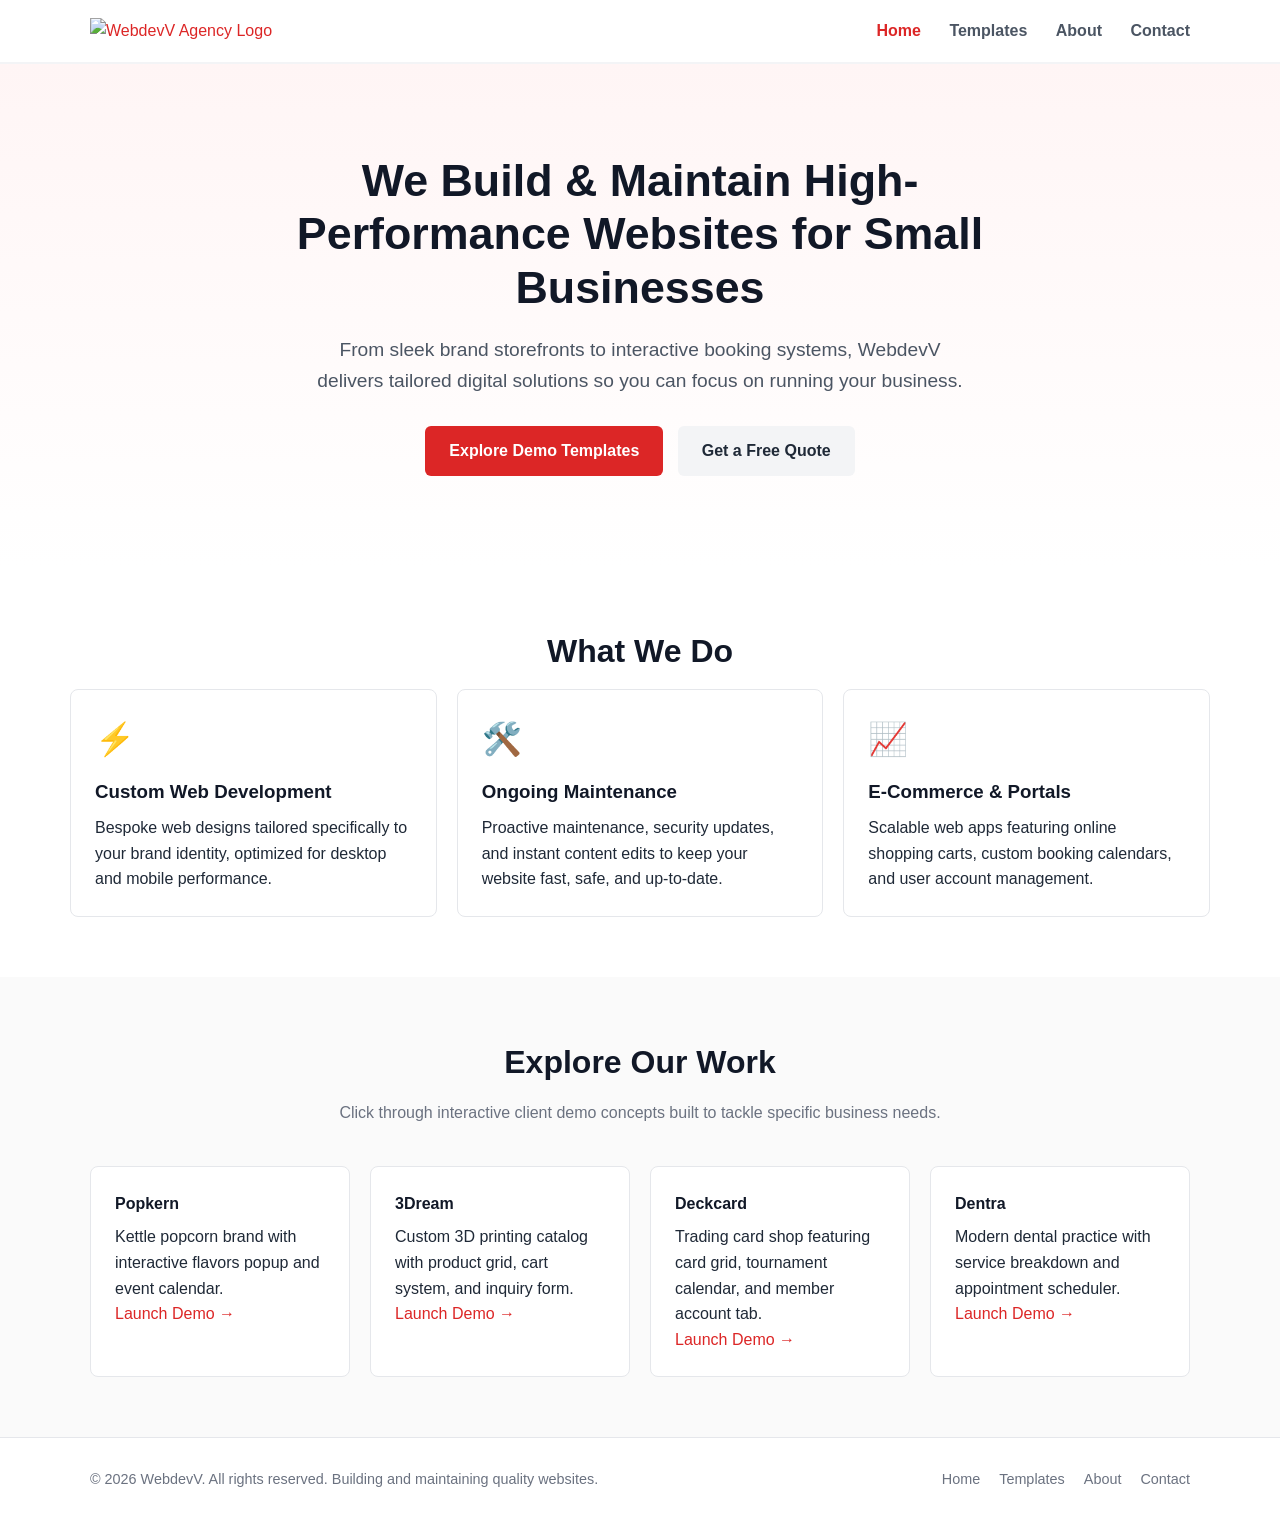
==== index.html @ ea774556 "Upload initial files. Add initial files." ====
<!DOCTYPE html>
<html lang="en">
<head>
  <meta charset="UTF-8">
  <meta name="viewport" content="width=device-width, initial-scale=1.0">
  <title>WebdevV | Custom Website Development & Maintenance</title>
  <link rel="stylesheet" href="styles.css">
</head>
<body class="main-site">

  <!-- Header / Navigation -->
  <header class="main-header">
    <div class="container nav-container">
      <a href="index.html" class="logo-link">
        <img src="" alt="WebdevV Agency Logo" class="agency-logo-img">
      </a>
      <nav class="main-nav">
        <a href="index.html" class="active">Home</a>
        <a href="templates.html">Templates</a>
        <a href="about.html">About</a>
        <a href="contact.html">Contact</a>
      </nav>
    </div>
  </header>

  <!-- Hero Section -->
  <section class="hero-section">
    <div class="container hero-content">
      <h1>We Build & Maintain High-Performance Websites for Small Businesses</h1>
      <p>From sleek brand storefronts to interactive booking systems, WebdevV delivers tailored digital solutions so you can focus on running your business.</p>
      <div class="hero-actions">
        <a href="templates.html" class="btn btn-primary">Explore Demo Templates</a>
        <a href="contact.html" class="btn btn-secondary">Get a Free Quote</a>
      </div>
    </div>
  </section>

  <!-- Services Grid -->
  <section class="section container">
    <h2 class="section-title">What We Do</h2>
    <div class="grid grid-3">
      <div class="card">
        <div class="card-icon">⚡</div>
        <h3>Custom Web Development</h3>
        <p>Bespoke web designs tailored specifically to your brand identity, optimized for desktop and mobile performance.</p>
      </div>
      <div class="card">
        <div class="card-icon">🛠️</div>
        <h3>Ongoing Maintenance</h3>
        <p>Proactive maintenance, security updates, and instant content edits to keep your website fast, safe, and up-to-date.</p>
      </div>
      <div class="card">
        <div class="card-icon">📈</div>
        <h3>E-Commerce & Portals</h3>
        <p>Scalable web apps featuring online shopping carts, custom booking calendars, and user account management.</p>
      </div>
    </div>
  </section>

  <!-- Featured Work Teaser -->
  <section class="section section-alt">
    <div class="container">
      <h2 class="section-title">Explore Our Work</h2>
      <p class="section-subtitle">Click through interactive client demo concepts built to tackle specific business needs.</p>
      <div class="grid grid-4">
        <div class="card demo-preview-card">
          <h4>Popkern</h4>
          <p>Kettle popcorn brand with interactive flavors popup and event calendar.</p>
          <a href="templates.html?demo=popkern" class="link-btn">Launch Demo &rarr;</a>
        </div>
        <div class="card demo-preview-card">
          <h4>3Dream</h4>
          <p>Custom 3D printing catalog with product grid, cart system, and inquiry form.</p>
          <a href="templates.html?demo=threedream" class="link-btn">Launch Demo &rarr;</a>
        </div>
        <div class="card demo-preview-card">
          <h4>Deckcard</h4>
          <p>Trading card shop featuring card grid, tournament calendar, and member account tab.</p>
          <a href="templates.html?demo=deckcard" class="link-btn">Launch Demo &rarr;</a>
        </div>
        <div class="card demo-preview-card">
          <h4>Dentra</h4>
          <p>Modern dental practice with service breakdown and appointment scheduler.</p>
          <a href="templates.html?demo=dentra" class="link-btn">Launch Demo &rarr;</a>
        </div>
      </div>
    </div>
  </section>

  <!-- Footer -->
  <footer class="main-footer">
    <div class="container footer-content">
      <p>&copy; 2026 WebdevV. All rights reserved. Building and maintaining quality websites.</p>
      <div class="footer-links">
        <a href="index.html">Home</a>
        <a href="templates.html">Templates</a>
        <a href="about.html">About</a>
        <a href="contact.html">Contact</a>
      </div>
    </div>
  </footer>

  <script src="app.js"></script>
</body>
</html>
---- styles.css ----
/* Reset & General Setup */
* {
  box-sizing: border-box;
  margin: 0;
  padding: 0;
}

body {
  font-family: -apple-system, BlinkMacSystemFont, "Segoe UI", Roboto, Helvetica, Arial, sans-serif;
  color: #1F2937;
  background-color: #FFFFFF;
  line-height: 1.6;
}

.container {
  max-width: 1140px;
  margin: 0 auto;
  padding: 0 20px;
}

/* Typography & Links */
h1, h2, h3, h4 {
  color: #111827;
  margin-bottom: 0.5rem;
}

a {
  color: #DC2626;
  text-decoration: none;
}

/* WebdevV Branding (White & Red Theme) */
.main-header {
  background-color: #FFFFFF;
  border-bottom: 2px solid #F3F4F6;
  padding: 18px 0;
  position: sticky;
  top: 0;
  z-index: 100;
}

.nav-container {
  display: flex;
  justify-content: space-between;
  align-items: center;
}

.logo {
  font-size: 1.8rem;
  font-weight: 800;
  color: #111827;
  letter-spacing: -0.5px;
}

.logo span {
  color: #DC2626;
}

.main-nav a {
  color: #4B5563;
  margin-left: 24px;
  font-weight: 600;
  transition: color 0.2s;
}

.main-nav a:hover,
.main-nav a.active {
  color: #DC2626;
}

/* Buttons */
.btn {
  display: inline-block;
  padding: 12px 24px;
  border-radius: 6px;
  font-weight: 600;
  cursor: pointer;
  border: none;
  transition: background 0.2s;
}

.btn-primary {
  background-color: #DC2626;
  color: #FFFFFF;
}

.btn-primary:hover {
  background-color: #B91C1C;
}

.btn-secondary {
  background-color: #F3F4F6;
  color: #1F2937;
  margin-left: 10px;
}

.btn-secondary:hover {
  background-color: #E5E7EB;
}

/* Sections & Cards */
.section {
  padding: 60px 0;
}

.section-alt {
  background-color: #FAFAFA;
}

.section-title {
  font-size: 2rem;
  text-align: center;
  margin-bottom: 12px;
}

.section-subtitle {
  text-align: center;
  color: #6B7280;
  margin-bottom: 40px;
}

.grid {
  display: grid;
  gap: 20px;
}

.grid-2 { grid-template-columns: repeat(auto-fit, minmax(300px, 1fr)); }
.grid-3 { grid-template-columns: repeat(auto-fit, minmax(260px, 1fr)); }
.grid-4 { grid-template-columns: repeat(4, 1fr); }
.grid-5 { grid-template-columns: repeat(5, 1fr); }

@media (max-width: 900px) {
  .grid-4, .grid-5 { grid-template-columns: repeat(2, 1fr); }
}

@media (max-width: 550px) {
  .grid-4, .grid-5 { grid-template-columns: 1fr; }
}

.card {
  background: #FFFFFF;
  padding: 24px;
  border-radius: 8px;
  border: 1px solid #E5E7EB;
}

.card-icon {
  font-size: 2rem;
  margin-bottom: 12px;
}

.hero-section {
  padding: 90px 0;
  text-align: center;
  background: linear-gradient(180deg, #FFF5F5 0%, #FFFFFF 100%);
}

.hero-content h1 {
  font-size: 2.8rem;
  max-width: 800px;
  margin: 0 auto 20px;
  line-height: 1.2;
}

.hero-content p {
  font-size: 1.2rem;
  color: #4B5563;
  max-width: 650px;
  margin: 0 auto 30px;
}

.agency-form label {
  display: block;
  font-weight: 600;
  margin: 12px 0 4px;
}

.agency-form input,
.agency-form textarea {
  width: 100%;
  padding: 10px;
  border: 1px solid #D1D5DB;
  border-radius: 6px;
}

/* Main Footer */
.main-footer {
  border-top: 1px solid #E5E7EB;
  padding: 30px 0;
  background-color: #FFFFFF;
}

.footer-content {
  display: flex;
  justify-content: space-between;
  align-items: center;
  color: #6B7280;
  font-size: 0.9rem;
}

.footer-links a {
  margin-left: 15px;
  color: #6B7280;
}

/* DEMO SWITCHER BAR */
.demo-switcher-bar {
  background-color: #111827;
  color: #FFFFFF;
  padding: 12px 0;
  position: sticky;
  top: 67px;
  z-index: 90;
}

.demo-switcher-container {
  display: flex;
  align-items: center;
  gap: 12px;
  flex-wrap: wrap;
}

.switcher-label {
  font-size: 0.85rem;
  font-weight: 700;
  text-transform: uppercase;
  color: #9CA3AF;
}

.demo-btn {
  background: #1F2937;
  color: #D1D5DB;
  border: 1px solid #374151;
  padding: 6px 14px;
  border-radius: 20px;
  cursor: pointer;
  font-size: 0.85rem;
  font-weight: 600;
}

.demo-btn.active, .demo-btn:hover {
  background-color: #DC2626;
  color: #FFFFFF;
  border-color: #DC2626;
}

/* DEMO CONTAINER COMMON STYLES */
.demo-wrapper {
  display: none;
  min-height: 600px;
  padding: 30px;
  margin: 20px auto;
  max-width: 1100px;
  border-radius: 12px;
  box-shadow: 0 10px 25px rgba(0,0,0,0.08);
}

.demo-wrapper.active-demo {
  display: block;
}

.demo-header {
  display: flex;
  justify-content: space-between;
  align-items: center;
  padding-bottom: 16px;
  margin-bottom: 24px;
  border-bottom: 2px solid rgba(0,0,0,0.08);
}

.demo-brand {
  font-size: 1.5rem;
  font-weight: 800;
}

.demo-nav a {
  margin-left: 15px;
  font-weight: 600;
}

.popkern-page, .td-page, .dc-page, .dt-page {
  display: none;
}

.active-subpage {
  display: block;
}

/* DEMO 1: POPKERN THEME (Warm Popcorn Yellow) */
.popkern-theme {
  background-color: #FFFDF0;
  color: #4A3B2C;
  border: 2px solid #FCE38A;
}

.popkern-theme .demo-brand,
.popkern-theme a { color: #D97706; }

/* Centered Popkern Hero and Banner Elements */
.popkern-hero {
  text-align: center;
  padding: 40px 20px;
  margin-bottom: 20px;
}

.next-event-banner {
  text-align: center;
  background: #FEF3C7;
  border: 1px solid #FDE68A;
  padding: 20px;
  border-radius: 8px;
  margin-top: 25px;
}

.pk-custom-header {
  display: flex;
  align-items: center;
  justify-content: space-between;
  position: relative;
}

.pk-header-spacer {
  width: 100px;
}

.pk-centered-logo {
  text-align: center;
  flex: 1;
}

.pk-dropdown {
  position: relative;
  display: inline-block;
}

.pk-dropdown-btn {
  background-color: #FEF3C7;
  color: #D97706;
  border: 1px solid #FDE68A;
  padding: 8px 16px;
  font-size: 0.95rem;
  font-weight: 700;
  border-radius: 20px;
  cursor: pointer;
  display: flex;
  align-items: center;
  gap: 8px;
  transition: all 0.2s ease-in-out;
}

.pk-dropdown-btn:hover {
  background-color: #FDE68A;
  color: #B45309;
}

.pk-menu-icon-img {
  width: 20px;
  height: 20px;
  object-fit: contain;
  font-size: 0.85rem;
  display: inline-block;
  line-height: 20px;
}

.pk-dropdown-content {
  display: none;
  position: absolute;
  right: 0;
  top: 115%;
  background-color: #FFFDF0;
  min-width: 160px;
  box-shadow: 0px 8px 18px rgba(0,0,0,0.12);
  border: 1px solid #FDE68A;
  border-radius: 12px;
  z-index: 200;
  overflow: hidden;
}

.pk-dropdown-content.show {
  display: block;
}

.pk-dropdown-content a {
  color: #D97706;
  padding: 12px 16px;
  text-decoration: none;
  display: block;
  font-size: 0.9rem;
  font-weight: 600;
  border-bottom: 1px solid #FDE68A;
  transition: background 0.2s;
}

.pk-dropdown-content a:last-child {
  border-bottom: none;
}

.pk-dropdown-content a:hover,
.pk-dropdown-content a.active {
  background-color: #FEF3C7;
  color: #B45309;
}

.slideshow-container {
  position: relative;
  background: #FEF3C7;
  border-radius: 8px;
  padding: 40px;
  text-align: center;
  margin: 20px 0;
}

.slide-content {
  font-size: 1.4rem;
  font-weight: 700;
}

.slide-dots {
  margin-top: 15px;
}

.dot {
  display: inline-block;
  width: 10px;
  height: 10px;
  background: #FDE68A;
  border-radius: 50%;
  margin: 0 4px;
}

.dot.active { background: #D97706; }

.slideshow-btn {
  position: absolute;
  top: 50%;
  transform: translateY(-50%);
  background-color: rgba(217, 119, 6, 0.2);
  color: #D97706;
  border: none;
  font-size: 1.5rem;
  padding: 10px 15px;
  cursor: pointer;
  border-radius: 50%;
  transition: background 0.2s, color 0.2s;
  z-index: 10;
}

.slideshow-btn:hover {
  background-color: #D97706;
  color: #FFFFFF;
}

.prev-btn { left: 15px; }
.next-btn { right: 15px; }

/* POPKERN MODAL SPEC */
.frosted-modal-overlay {
  position: fixed;
  top: 0;
  left: 0;
  width: 100vw;
  height: 100vh;
  background: rgba(0, 0, 0, 0.4);
  backdrop-filter: blur(8px);
  -webkit-backdrop-filter: blur(8px);
  display: flex;
  justify-content: center;
  align-items: center;
  z-index: 1000;
}

.frosted-modal-overlay.hidden {
  display: none;
}

.popkern-modal-box {
  width: 80%;
  height: 30%;
  background: #FFFFFF;
  border-radius: 12px;
  display: flex;
  align-items: center;
  padding: 20px;
  box-shadow: 0 20px 40px rgba(0,0,0,0.3);
  box-sizing: border-box;
}

.pk-modal-left {
  width: 20%;
  height: 100%;
  background: #FEF3C7;
  display: flex;
  align-items: center;
  justify-content: center;
  font-weight: 700;
  border-radius: 8px;
  margin-right: 15px;
  color: #D97706;
}

.pk-modal-middle {
  width: 70%;
  padding-right: 15px;
}

.pk-modal-right {
  width: 10%;
  text-align: right;
}

.close-x-btn {
  background: none;
  border: none;
  font-size: 2rem;
  cursor: pointer;
  color: #4B5563;
}

/* DEMO 2: 3DREAM THEME */
.threedream-theme {
  background-color: #0F172A;
  color: #E2E8F0;
}

.threedream-theme .demo-brand,
.threedream-theme a { color: #38BDF8; }
.threedream-theme h1, .threedream-theme h2, .threedream-theme h3 { color: #F8FAFC; }

.td-custom-header {
  display: flex;
  align-items: center;
  justify-content: space-between;
  gap: 15px;
  position: relative;
}

.td-search-container {
  display: flex;
  align-items: center;
  flex: 1;
  max-width: 450px;
  margin: 0 20px;
}

.td-search-input {
  width: 100%;
  padding: 8px 14px;
  background-color: #1E293B;
  color: #F8FAFC;
  border: 1px solid #334155;
  border-radius: 6px 0 0 6px;
  outline: none;
  font-size: 0.9rem;
}

.td-search-input::placeholder { color: #64748B; }
.td-search-input:focus { border-color: #38BDF8; }

.td-search-btn {
  background-color: #38BDF8;
  color: #0F172A;
  border: none;
  padding: 8px 14px;
  border-radius: 0 6px 6px 0;
  cursor: pointer;
  font-weight: bold;
}

.td-search-btn:hover { background-color: #0284C7; }

.td-dropdown {
  position: relative;
  display: inline-block;
}

.td-dropdown-btn {
  background-color: #1E293B;
  color: #38BDF8;
  border: 1px solid #334155;
  padding: 8px 16px;
  font-size: 0.9rem;
  font-weight: 600;
  border-radius: 6px;
  cursor: pointer;
  transition: all 0.2s;
}

.td-dropdown-btn:hover { background-color: #334155; }

.td-dropdown-content {
  display: none;
  position: absolute;
  right: 0;
  top: 110%;
  background-color: #1E293B;
  min-width: 200px;
  box-shadow: 0px 8px 16px rgba(0,0,0,0.4);
  border: 1px solid #334155;
  border-radius: 8px;
  z-index: 200;
  overflow: hidden;
}

.td-dropdown-content.show { display: block; }

.td-dropdown-content a {
  color: #E2E8F0;
  padding: 12px 16px;
  text-decoration: none;
  display: block;
  font-size: 0.9rem;
  border-bottom: 1px solid #334155;
  transition: background 0.2s;
}

.td-dropdown-content a:last-child { border-bottom: none; }

.td-dropdown-content a:hover,
.td-dropdown-content a.active {
  background-color: #334155;
  color: #38BDF8;
}

.td-card {
  background: #1E293B;
  padding: 16px;
  border-radius: 8px;
  border: 1px solid #334155;
  text-align: center;
}

.item-img-alt {
  height: 120px;
  background: #334155;
  display: flex;
  align-items: center;
  justify-content: center;
  font-weight: bold;
  border-radius: 6px;
  margin-bottom: 10px;
  color: #94A3B8;
}

/* DEMO 3: DECKCARD THEME */
.deckcard-theme {
  background-color: #18181B;
  color: #F4F4F5;
}

.deckcard-theme .demo-brand,
.deckcard-theme a { color: #A855F7; }
.deckcard-theme h1, .deckcard-theme h2, .deckcard-theme h3 { color: #FFFFFF; }

.dc-card {
  background: #27272A;
  border: 1px solid #3F3F46;
  padding: 12px;
  border-radius: 8px;
  text-align: center;
}

.dc-tabs {
  display: flex;
  gap: 10px;
  margin-bottom: 20px;
}

.dc-tab-btn {
  background: #27272A;
  color: #A1A1AA;
  border: none;
  padding: 8px 16px;
  border-radius: 6px;
  cursor: pointer;
}

.dc-tab-btn.active {
  background: #A855F7;
  color: #FFFFFF;
}

.dc-tab-content { display: none; }
.dc-tab-content.active-tab { display: block; }

/* DEMO 4: DENTRA THEME */
.dentra-theme {
  background-color: #F0FDFA;
  color: #134E4A;
}

.dentra-theme .demo-brand,
.dentra-theme a { color: #0D9488; }
.dentra-theme h1, .dentra-theme h2, .dentra-theme h3 { color: #0F766E; }

.dt-card {
  background: #FFFFFF;
  padding: 20px;
  border-radius: 8px;
  border: 1px solid #CCFBF1;
}

/* CALENDAR & GENERIC MODALS */
.calendar-wrapper {
  background: rgba(255,255,255,0.05);
  padding: 20px;
  border-radius: 8px;
  margin-top: 15px;
}

.calendar-controls {
  display: flex;
  justify-content: space-between;
  align-items: center;
  margin-bottom: 15px;
}

.calendar-weekdays {
  display: grid;
  grid-template-columns: repeat(7, 1fr);
  gap: 6px;
  text-align: center;
  font-weight: 700;
  font-size: 0.85rem;
  margin-bottom: 6px;
  opacity: 0.8;
}

.calendar-grid {
  display: grid;
  grid-template-columns: repeat(7, 1fr);
  gap: 6px;
  text-align: center;
}

.cal-day {
  padding: 12px 4px;
  background: rgba(0,0,0,0.05);
  border-radius: 4px;
  font-size: 0.85rem;
}

.cal-day.has-event {
  font-weight: bold;
  border: 2px solid currentColor;
}

.generic-modal-box {
  background: #FFFFFF;
  color: #1F2937;
  width: 90%;
  max-width: 450px;
  padding: 24px;
  border-radius: 12px;
  text-align: center;
}

.modal-img-placeholder {
  height: 140px;
  background: #E5E7EB;
  display: flex;
  align-items: center;
  justify-content: center;
  font-weight: 700;
  border-radius: 8px;
  margin-bottom: 15px;
}

.demo-action-btn {
  background: #DC2626;
  color: white;
  border: none;
  padding: 8px 16px;
  border-radius: 6px;
  cursor: pointer;
  margin: 5px;
}

.demo-secondary-btn {
  background: #6B7280;
  color: white;
  border: none;
  padding: 8px 16px;
  border-radius: 6px;
  cursor: pointer;
  margin: 5px;
}

.demo-form label {
  display: block;
  margin-top: 10px;
  font-weight: 600;
}

.demo-form input, .demo-form select, .demo-form textarea {
  width: 100%;
  padding: 8px;
  margin-top: 4px;
  border-radius: 4px;
  border: 1px solid #CCC;
}
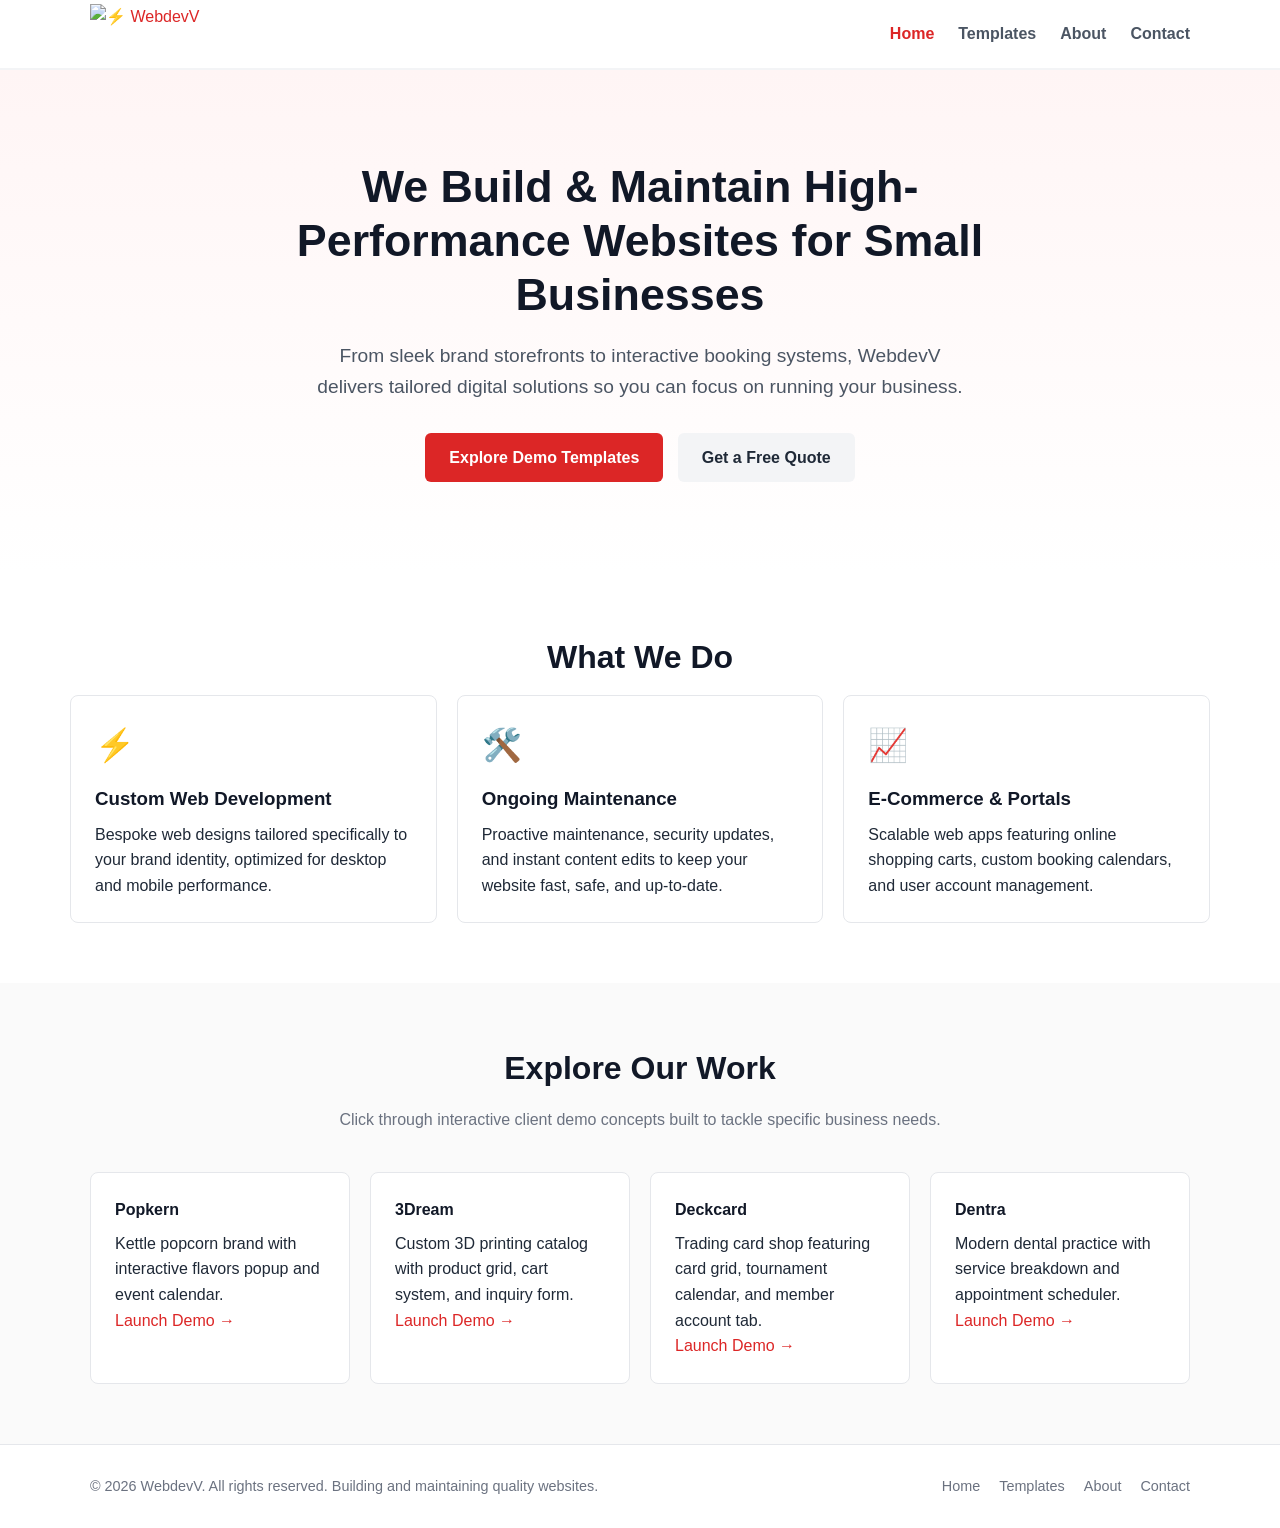
==== commit 25621a6f: "new base line" ====
--- a/index.html
+++ b/index.html
@@ -102,4 +102,4 @@
 
   <script src="app.js"></script>
 </body>
-</html>+</html>
--- a/styles.css
+++ b/styles.css
@@ -29,31 +29,45 @@
   text-decoration: none;
 }
 
-/* WebdevV Branding (White & Red Theme) */
+/* WebdevV Branding (White & Red Theme) - Max Height 70px & Vertically Centered Nav */
 .main-header {
   background-color: #FFFFFF;
   border-bottom: 2px solid #F3F4F6;
-  padding: 18px 0;
+  max-height: 70px;
+  height: 70px;
+  display: flex;
+  align-items: center;
   position: sticky;
   top: 0;
   z-index: 100;
+  padding: 0;
 }
 
 .nav-container {
   display: flex;
   justify-content: space-between;
   align-items: center;
-}
-
-.logo {
-  font-size: 1.8rem;
-  font-weight: 800;
-  color: #111827;
-  letter-spacing: -0.5px;
-}
-
-.logo span {
-  color: #DC2626;
+  width: 100%;
+}
+
+.logo-link {
+  display: flex;
+  align-items: center;
+  height: 100%;
+}
+
+/* Agency Logo: Max height of the main header (70px) */
+.agency-logo-img {
+  max-height: 60px !important;
+  height: 60px !important;
+  width: auto !important;
+  object-fit: contain;
+}
+
+.main-nav {
+  display: flex;
+  align-items: center;
+  height: 100%;
 }
 
 .main-nav a {
@@ -61,6 +75,8 @@
   margin-left: 24px;
   font-weight: 600;
   transition: color 0.2s;
+  display: flex;
+  align-items: center;
 }
 
 .main-nav a:hover,
@@ -209,7 +225,7 @@
   color: #FFFFFF;
   padding: 12px 0;
   position: sticky;
-  top: 67px;
+  top: 70px;
   z-index: 90;
 }
 
@@ -273,6 +289,13 @@
   font-weight: 800;
 }
 
+/* Specific size constraint for Popkern Logo inside its demo header */
+#demo-popkern .demo-logo-img {
+  max-height: 130px !important;
+  width: auto !important;
+  object-fit: contain;
+}
+
 .demo-nav a {
   margin-left: 15px;
   font-weight: 600;
@@ -296,7 +319,6 @@
 .popkern-theme .demo-brand,
 .popkern-theme a { color: #D97706; }
 
-/* Centered Popkern Hero and Banner Elements */
 .popkern-hero {
   text-align: center;
   padding: 40px 20px;
@@ -410,9 +432,22 @@
   margin: 20px 0;
 }
 
+.slideshow-container img {
+  width: 92% !important;
+  height: auto !important;
+  max-height: 250px;
+  object-fit: cover;
+  border-radius: 8px;
+  box-shadow: 0 4px 12px rgba(0,0,0,0.15);
+}
+
 .slide-content {
   font-size: 1.4rem;
   font-weight: 700;
+}
+
+.slide-title-header {
+  white-space: pre-line;
 }
 
 .slide-dots {
@@ -453,7 +488,26 @@
 .prev-btn { left: 15px; }
 .next-btn { right: 15px; }
 
-/* POPKERN MODAL SPEC */
+#popkern-flavors-grid .card {
+  overflow: hidden;
+  transition: transform 0.3s ease, box-shadow 0.3s ease;
+}
+
+#popkern-flavors-grid .card:hover {
+  transform: translateY(-4px);
+  box-shadow: 0 10px 20px rgba(0, 0, 0, 0.12);
+}
+
+#popkern-flavors-grid .card img,
+#popkern-flavors-grid .card .item-img-alt {
+  transition: transform 0.4s ease;
+}
+
+#popkern-flavors-grid .card:hover img,
+#popkern-flavors-grid .card:hover .item-img-alt {
+  transform: scale(1.08);
+}
+
 .frosted-modal-overlay {
   position: fixed;
   top: 0;
